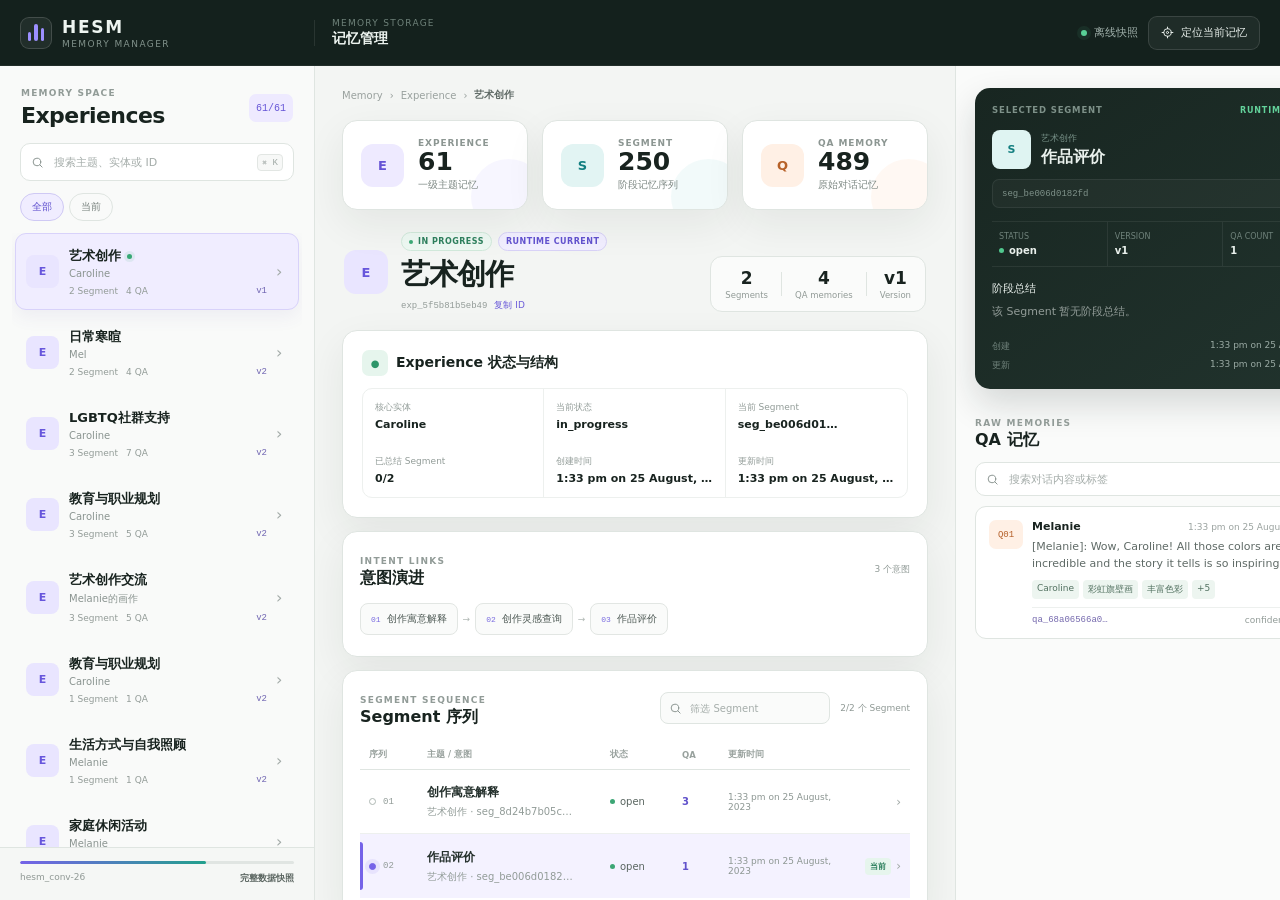
==== frontend/index.html @ 7623c283 "前端+完整实验数据" ====
<!doctype html>
<html lang="zh-CN">
  <head>
    <meta charset="UTF-8" />
    <meta name="viewport" content="width=device-width, initial-scale=1.0" />
    <meta name="description" content="HESM Experience、Segment 与 QA 记忆管理原型" />
    <title>HESM Memory Manager</title>
    <link rel="stylesheet" href="styles.css" />
  </head>
  <body>
    <div class="app">
      <header class="app-header">
        <a class="brand" href="#" aria-label="HESM Memory Manager">
          <span class="brand-mark" aria-hidden="true"><i></i><i></i><i></i></span>
          <span><strong>HESM</strong><small>MEMORY MANAGER</small></span>
        </a>

        <div class="header-title">
          <span class="header-divider"></span>
          <div><small>MEMORY STORAGE</small><strong>记忆管理</strong></div>
        </div>

        <div class="header-actions">
          <span class="snapshot-chip"><i></i>离线快照</span>
          <button id="runtime-jump" class="secondary-button" type="button">
            <svg viewBox="0 0 24 24" aria-hidden="true"><circle cx="12" cy="12" r="7"></circle><circle cx="12" cy="12" r="2"></circle><path d="M12 2v3M12 19v3M2 12h3M19 12h3"></path></svg>
            定位当前记忆
          </button>
        </div>
      </header>

      <div class="workspace">
        <aside class="experience-pane" aria-label="Experience 列表">
          <div class="pane-heading">
            <div><p>MEMORY SPACE</p><h1>Experiences</h1></div>
            <span id="experience-total" class="count-badge">0</span>
          </div>

          <label class="search-box" for="experience-search">
            <svg viewBox="0 0 24 24" aria-hidden="true"><circle cx="11" cy="11" r="7"></circle><path d="m16.5 16.5 4 4"></path></svg>
            <input id="experience-search" type="search" placeholder="搜索主题、实体或 ID" />
            <kbd>⌘ K</kbd>
          </label>

          <div class="filter-row" role="group" aria-label="Experience 筛选">
            <button class="filter-chip active" type="button" data-exp-filter="all">全部</button>
            <button class="filter-chip" type="button" data-exp-filter="current">当前</button>
            <!-- <button class="filter-chip" type="button" data-exp-filter="has-summary">有总结</button> -->
          </div>

          <div id="experience-list" class="experience-list" aria-live="polite"></div>

          <div class="pane-footer">
            <div class="storage-meter"><span style="width: 68%"></span></div>
            <div><span>hesm_conv-26</span><strong>完整数据快照</strong></div>
          </div>
        </aside>

        <main class="content-pane">
          <nav class="breadcrumb" aria-label="记忆层级">
            <span>Memory</span><i>›</i><span>Experience</span><i>›</i><strong id="breadcrumb-topic">—</strong>
          </nav>

          <section class="global-stats" aria-label="记忆总量统计">
            <article class="global-stat experience-stat">
              <span class="stat-glyph">E</span>
              <div><small>EXPERIENCE</small><strong id="global-experience-count">0</strong><p>一级主题记忆</p></div>
            </article>
            <article class="global-stat segment-stat">
              <span class="stat-glyph">S</span>
              <div><small>SEGMENT</small><strong id="global-segment-count">0</strong><p>阶段记忆序列</p></div>
            </article>
            <article class="global-stat qa-stat">
              <span class="stat-glyph">Q</span>
              <div><small>QA MEMORY</small><strong id="global-qa-count">0</strong><p>原始对话记忆</p></div>
            </article>
          </section>

          <section id="experience-header" class="experience-header"></section>

          <section class="state-card">
            <div class="card-heading"><div><span class="heading-icon green">●</span><h2>Experience 状态与结构</h2></div></div>
            <dl id="experience-state" class="state-grid"></dl>
          </section>

          <section class="intent-section">
            <div class="section-title-row">
              <div><span class="section-label">INTENT LINKS</span><h2>意图演进</h2></div>
              <span id="intent-count">0 个意图</span>
            </div>
            <div id="intent-list" class="intent-list"></div>
          </section>

          <section class="segment-section">
            <div class="section-title-row segment-title-row">
              <div><span class="section-label">SEGMENT SEQUENCE</span><h2>Segment 序列</h2></div>
              <div class="segment-controls">
                <label class="mini-search">
                  <svg viewBox="0 0 24 24" aria-hidden="true"><circle cx="11" cy="11" r="7"></circle><path d="m16.5 16.5 4 4"></path></svg>
                  <input id="segment-search" type="search" placeholder="筛选 Segment" />
                </label>
                <span id="segment-count">0 个 Segment</span>
              </div>
            </div>
            <div class="segment-table-head" aria-hidden="true">
              <span>序列</span><span>主题 / 意图</span><span>状态</span><span>QA</span><span>更新时间</span><span></span>
            </div>
            <div id="segment-list" class="segment-list" aria-live="polite"></div>
          </section>
        </main>

        <aside class="detail-pane" aria-label="Segment 和 QA 详情">
          <div id="segment-detail" class="segment-detail"></div>

          <section class="qa-section">
            <div class="qa-section-head">
              <div><span class="section-label">RAW MEMORIES</span><h2>QA 记忆</h2></div>
              <span id="qa-count" class="count-badge small">0</span>
            </div>
            <label class="search-box compact" for="qa-search">
              <svg viewBox="0 0 24 24" aria-hidden="true"><circle cx="11" cy="11" r="7"></circle><path d="m16.5 16.5 4 4"></path></svg>
              <input id="qa-search" type="search" placeholder="搜索对话内容或标签" />
            </label>
            <div id="qa-list" class="qa-list" aria-live="polite"></div>
          </section>
        </aside>
      </div>
    </div>

    <dialog id="qa-dialog" class="qa-dialog">
      <div class="dialog-header">
        <div><span class="section-label">QA MEMORY DETAIL</span><h2>记忆详情</h2></div>
        <button id="dialog-close" class="close-button" type="button" aria-label="关闭">×</button>
      </div>
      <div id="qa-dialog-content" class="dialog-content"></div>
    </dialog>

    <div id="toast" class="toast" role="status" aria-live="polite"></div>

    <script src="memory-data.js"></script>
    <script src="app.js"></script>
  </body>
</html>
---- frontend/styles.css ----
:root {
  --ink: #18231f;
  --muted: #77827d;
  --line: #dfe5e1;
  --line-soft: #edf0ee;
  --surface: #ffffff;
  --canvas: #f3f5f3;
  --dark: #14211d;
  --violet: #7563e8;
  --violet-soft: #eeeaff;
  --teal: #168c8c;
  --teal-soft: #e2f4f3;
  --green: #2e9267;
  --green-soft: #e6f5ed;
  --orange: #ce7334;
  --orange-soft: #fff0e5;
  --shadow: 0 14px 40px rgba(24, 41, 34, 0.07);
}

* { box-sizing: border-box; }
html, body { margin: 0; min-width: 320px; min-height: 100%; }
body {
  color: var(--ink);
  background: var(--canvas);
  font-family: Inter, "PingFang SC", "Microsoft YaHei", system-ui, sans-serif;
  -webkit-font-smoothing: antialiased;
}
button, input { font: inherit; }
button { cursor: pointer; }
code, kbd { font-family: "SFMono-Regular", Consolas, monospace; }
h1, h2, h3, p { margin-top: 0; }
svg { fill: none; stroke: currentColor; stroke-linecap: round; stroke-linejoin: round; stroke-width: 1.8; }

.app { min-height: 100vh; }
.app-header {
  position: relative;
  z-index: 5;
  display: flex;
  align-items: center;
  height: 66px;
  padding: 0 20px;
  color: #edf4f0;
  border-bottom: 1px solid rgba(255,255,255,.06);
  background: var(--dark);
}
.brand { display: flex; align-items: center; gap: 10px; width: 294px; color: inherit; text-decoration: none; }
.brand-mark { display: flex; align-items: end; justify-content: center; gap: 3px; width: 32px; height: 32px; padding: 7px; border: 1px solid rgba(255,255,255,.15); border-radius: 9px; background: rgba(255,255,255,.06); }
.brand-mark i { display: block; width: 4px; border-radius: 3px; background: #9c8fff; }
.brand-mark i:nth-child(1) { height: 9px; }
.brand-mark i:nth-child(2) { height: 17px; }
.brand-mark i:nth-child(3) { height: 13px; }
.brand strong, .brand small, .header-title strong, .header-title small { display: block; }
.brand strong { font-size: 15px; letter-spacing: .1em; }
.brand small { margin-top: 2px; color: #80918a; font-size: 7px; letter-spacing: .16em; }
.header-title { display: flex; align-items: center; gap: 17px; }
.header-divider { width: 1px; height: 26px; background: rgba(255,255,255,.09); }
.header-title small { margin-bottom: 2px; color: #6e8179; font-size: 7px; letter-spacing: .14em; }
.header-title strong { font-size: 12px; }
.header-actions { display: flex; align-items: center; gap: 10px; margin-left: auto; }
.snapshot-chip { display: inline-flex; align-items: center; gap: 7px; color: #9fafaa; font-size: 9px; }
.snapshot-chip i { width: 6px; height: 6px; border-radius: 50%; background: #58d096; box-shadow: 0 0 0 4px rgba(88,208,150,.08); }
.secondary-button { display: inline-flex; align-items: center; gap: 7px; height: 34px; padding: 0 12px; color: #e7eeea; border: 1px solid rgba(255,255,255,.12); border-radius: 9px; background: rgba(255,255,255,.05); font-size: 9px; }
.secondary-button:hover { background: rgba(255,255,255,.1); }
.secondary-button svg { width: 13px; height: 13px; }

.workspace { display: grid; grid-template-columns: 315px minmax(640px, 1fr) 420px; height: calc(100vh - 66px); }
.experience-pane, .content-pane, .detail-pane { min-height: 0; overflow: auto; }
.experience-pane { display: flex; flex-direction: column; padding: 22px 12px 0; border-right: 1px solid var(--line); background: #f9faf9; }
.pane-heading { display: flex; align-items: center; justify-content: space-between; padding: 0 9px 15px; }
.pane-heading p, .section-label { margin-bottom: 5px; color: #919b97; font-size: 7px; font-weight: 800; letter-spacing: .14em; }
.pane-heading h1 { margin-bottom: 0; font-size: 19px; letter-spacing: -.025em; }
.count-badge { display: grid; place-items: center; min-width: 31px; height: 24px; padding: 0 7px; color: #6656d7; border-radius: 7px; background: var(--violet-soft); font: 8px Consolas, monospace; }
.count-badge.small { min-width: 27px; height: 22px; }
.search-box { display: flex; align-items: center; gap: 8px; height: 38px; margin: 0 8px 12px; padding: 0 10px; border: 1px solid var(--line); border-radius: 10px; background: #fff; }
.search-box:focus-within { border-color: #aaa0ef; box-shadow: 0 0 0 3px rgba(117,99,232,.07); }
.search-box svg, .mini-search svg { flex: 0 0 auto; width: 13px; height: 13px; color: #89948f; }
.search-box input, .mini-search input { min-width: 0; flex: 1; border: 0; outline: 0; background: transparent; font-size: 9px; }
.search-box input::placeholder, .mini-search input::placeholder { color: #a5adaa; }
.search-box kbd { padding: 2px 4px; color: #a0a9a5; border: 1px solid #e2e6e3; border-radius: 4px; background: #f7f8f7; font-size: 7px; }
.filter-row { display: flex; gap: 5px; padding: 0 8px 12px; }
.filter-chip { padding: 5px 9px; color: #77817d; border: 1px solid var(--line); border-radius: 999px; background: transparent; font-size: 8px; }
.filter-chip.active { color: #5e4fce; border-color: #cfc9f4; background: #f0edff; }
.experience-list { flex: 1; min-height: 0; overflow: auto; padding: 0 3px 15px; }
.experience-item { display: grid; grid-template-columns: 30px 1fr 12px; align-items: center; gap: 9px; width: 100%; margin-bottom: 4px; padding: 11px 8px; color: var(--ink); text-align: left; border: 1px solid transparent; border-radius: 11px; background: transparent; transition: .15s ease; }
.experience-item:hover { background: #fff; }
.experience-item.active { border-color: #d8d2fa; background: #f0edff; box-shadow: 0 7px 18px rgba(78,65,160,.07); }
.experience-glyph, .large-glyph, .segment-glyph, .qa-dialog-glyph { display: grid; place-items: center; color: #6756dc; border-radius: 8px; background: #e9e5ff; font-size: 9px; font-weight: 800; }
.experience-glyph { width: 29px; height: 29px; }
.experience-item-body, .experience-item-title { display: block; min-width: 0; }
.experience-item-title { display: flex; align-items: center; gap: 6px; }
.experience-item-title strong { overflow: hidden; font-size: 10px; white-space: nowrap; text-overflow: ellipsis; }
.current-dot { width: 5px; height: 5px; border-radius: 50%; background: #36a875; box-shadow: 0 0 0 3px rgba(54,168,117,.1); }
.experience-item-body > small { display: block; margin: 3px 0 7px; color: #8a9490; font-size: 8px; }
.experience-item-meta { display: flex; gap: 8px; color: #939c98; font-size: 7px; }
.experience-item-meta code { margin-left: auto; color: #7065b2; }
.item-arrow { color: #a2aaa7; }
.pane-footer { margin: auto -12px 0; padding: 13px 20px 15px; border-top: 1px solid var(--line); background: #f5f7f5; }
.storage-meter { height: 3px; margin-bottom: 8px; overflow: hidden; border-radius: 3px; background: #e0e5e2; }
.storage-meter span { display: block; height: 100%; border-radius: 3px; background: linear-gradient(90deg, #7563e8, #22a08d); }
.pane-footer div:last-child { display: flex; justify-content: space-between; color: #909995; font-size: 7px; }
.pane-footer strong { color: #59645f; }

.content-pane { padding: 22px 27px 56px; background: var(--canvas); }
.breadcrumb { display: flex; align-items: center; gap: 7px; margin-bottom: 18px; color: #99a19e; font-size: 8px; }
.breadcrumb strong { color: #5e6965; }
.breadcrumb i { font-style: normal; }
.experience-header { display: flex; align-items: flex-end; justify-content: space-between; gap: 20px; padding: 0 2px 20px; }
.experience-title-block { display: flex; align-items: center; gap: 13px; min-width: 0; }
.large-glyph { flex: 0 0 auto; width: 44px; height: 44px; border-radius: 12px; font-size: 13px; }
.title-badges { display: flex; align-items: center; gap: 6px; margin-bottom: 4px; }
.status-badge, .runtime-badge { display: inline-flex; align-items: center; gap: 5px; padding: 4px 7px; border-radius: 999px; font-size: 6.5px; font-weight: 800; letter-spacing: .06em; text-transform: uppercase; }
.status-badge { color: #2e815e; border: 1px solid #d1e9db; background: #edf8f2; }
.status-badge i { width: 4px; height: 4px; border-radius: 50%; background: #3caa77; }
.runtime-badge { color: #6252cf; border: 1px solid #d8d2f7; background: #f1eeff; }
.experience-title-block h1 { margin-bottom: 4px; font-size: 25px; letter-spacing: -.035em; }
.id-line { display: flex; align-items: center; gap: 7px; color: #939c98; }
.id-line code { font-size: 7.5px; }
.id-line button, .detail-id button { padding: 0; color: #6959d9; border: 0; background: transparent; font-size: 7px; }
.experience-kpis { display: flex; align-items: center; gap: 13px; padding: 11px 14px; border: 1px solid var(--line); border-radius: 12px; background: rgba(255,255,255,.65); }
.experience-kpis div { text-align: center; }
.experience-kpis strong, .experience-kpis span { display: block; }
.experience-kpis strong { font-size: 14px; }
.experience-kpis span { margin-top: 2px; color: #929b97; font-size: 6.5px; }
.experience-kpis > i { width: 1px; height: 24px; background: var(--line); }

.overview-grid { display: grid; grid-template-columns: 1.45fr .85fr; gap: 13px; }
.summary-card, .state-card, .intent-section, .segment-section { border: 1px solid var(--line); border-radius: 15px; background: var(--surface); box-shadow: var(--shadow); }
.summary-card, .state-card { min-width: 0; padding: 17px; }
.card-heading, .card-heading > div { display: flex; align-items: center; justify-content: space-between; gap: 8px; }
.card-heading h2 { margin-bottom: 0; font-size: 11px; }
.heading-icon { display: grid; place-items: center; width: 22px; height: 22px; border-radius: 7px; font-size: 8px; }
.heading-icon.violet { color: #6856db; background: var(--violet-soft); }
.heading-icon.green { color: #2d9569; background: var(--green-soft); }
.text-button { padding: 0; color: #6757d7; border: 0; background: transparent; font-size: 8px; }
.summary-content { position: relative; max-height: none; margin-top: 13px; overflow: hidden; color: #59645f; font-size: 9px; line-height: 1.65; }
.summary-content.collapsed { max-height: 112px; }
.summary-content.collapsed::after { content: ""; position: absolute; right: 0; bottom: 0; left: 0; height: 38px; background: linear-gradient(transparent, #fff); }
.summary-content p { margin-bottom: 9px; }
.summary-content p:last-child { margin-bottom: 0; }
.state-grid { display: grid; grid-template-columns: 1fr 1fr; gap: 0; margin: 12px 0 0; border: 1px solid var(--line-soft); border-radius: 10px; }
.state-grid div { min-width: 0; padding: 9px 10px; border-right: 1px solid var(--line-soft); border-bottom: 1px solid var(--line-soft); }
.state-grid div:nth-child(2n) { border-right: 0; }
.state-grid div:nth-last-child(-n+2) { border-bottom: 0; }
.state-grid dt { margin-bottom: 3px; color: #929c98; font-size: 6.5px; }
.state-grid dd { margin: 0; overflow: hidden; font-size: 8px; font-weight: 700; white-space: nowrap; text-overflow: ellipsis; }

.intent-section, .segment-section { margin-top: 13px; padding: 17px; }
.section-title-row { display: flex; align-items: center; justify-content: space-between; gap: 15px; }
.section-title-row h2 { margin-bottom: 0; font-size: 13px; }
.section-title-row > span, .segment-controls > span { color: #8f9995; font-size: 7px; }
.intent-list { display: flex; align-items: center; gap: 5px; margin-top: 12px; padding: 2px 0 4px; overflow-x: auto; }
.intent-chip { display: inline-flex; align-items: center; flex: 0 0 auto; gap: 6px; padding: 7px 9px; color: #4e5a55; border: 1px solid #e2e6e3; border-radius: 8px; background: #fafbfa; font-size: 8px; }
.intent-chip b { color: #796be0; font: 6.5px Consolas, monospace; }
.intent-link { color: #b0b8b4; font-size: 9px; }
.segment-title-row { margin-bottom: 13px; }
.segment-controls { display: flex; align-items: center; gap: 10px; }
.mini-search { display: flex; align-items: center; gap: 6px; width: 140px; height: 28px; padding: 0 8px; border: 1px solid var(--line); border-radius: 8px; background: #fafbfa; }
.mini-search input { font-size: 8px; }
.segment-table-head, .segment-row { display: grid; grid-template-columns: 50px minmax(160px,1.4fr) 64px 38px 115px 50px; align-items: center; gap: 8px; }
.segment-table-head { padding: 8px 9px; color: #98a19d; border-bottom: 1px solid var(--line); font-size: 6.5px; font-weight: 700; text-transform: uppercase; }
.segment-row { width: 100%; min-height: 58px; padding: 8px 9px; color: #58645f; text-align: left; border: 0; border-bottom: 1px solid var(--line-soft); background: transparent; font-size: 8px; }
.segment-row:last-child { border-bottom: 0; }
.segment-row:hover { background: #fafbfa; }
.segment-row.active { position: relative; background: #f4f2ff; }
.segment-row.active::before { content: ""; position: absolute; top: 8px; bottom: 8px; left: 0; width: 3px; border-radius: 0 3px 3px 0; background: var(--violet); }
.segment-sequence { display: flex; align-items: center; gap: 7px; color: #929c98; font: 7px Consolas, monospace; }
.segment-sequence i { width: 7px; height: 7px; border: 1px solid #aeb8b3; border-radius: 50%; background: #fff; }
.segment-row.active .segment-sequence i { border-color: var(--violet); background: var(--violet); box-shadow: 0 0 0 4px rgba(117,99,232,.1); }
.segment-main { min-width: 0; }
.segment-main strong, .segment-main small { display: block; overflow: hidden; white-space: nowrap; text-overflow: ellipsis; }
.segment-main strong { margin-bottom: 4px; color: #25312d; font-size: 9px; }
.segment-main small { color: #929c98; font-size: 7px; }
.segment-row > span:nth-child(3) { display: flex; align-items: center; gap: 5px; }
.open-status { width: 5px; height: 5px; border-radius: 50%; background: #3ca675; }
.qa-number { color: #6152cb; font-weight: 800; }
.segment-time { color: #8c9692; font-size: 6.5px; }
.row-end { display: flex; align-items: center; justify-content: flex-end; gap: 5px; }
.row-end > i { color: #9fa7a4; font-style: normal; font-size: 12px; }
.current-tag { padding: 3px 5px; color: #2e815e; border-radius: 4px; background: #e6f5ed; font-size: 6px; }

.detail-pane { padding: 22px 19px 35px; border-left: 1px solid var(--line); background: #fafbfa; }
.segment-detail { padding: 17px; color: #e9f0ec; border-radius: 15px; background: linear-gradient(145deg, #182621, #21332d); box-shadow: 0 15px 35px rgba(19,34,28,.16); }
.detail-kicker { display: flex; align-items: center; justify-content: space-between; color: #7e9189; font-size: 6.5px; font-weight: 800; letter-spacing: .1em; }
.detail-kicker b { color: #63d29b; font-size: 6px; }
.detail-title { display: flex; align-items: center; gap: 10px; margin: 15px 0 10px; }
.segment-glyph { width: 34px; height: 34px; color: #147f80; background: #dff4f2; }
.detail-title small { display: block; margin-bottom: 2px; color: #779087; font-size: 7px; }
.detail-title h2 { margin-bottom: 0; font-size: 13px; }
.detail-id { display: flex; align-items: center; justify-content: space-between; padding: 7px 9px; border: 1px solid rgba(255,255,255,.07); border-radius: 7px; background: rgba(255,255,255,.03); }
.detail-id code { color: #7e9189; font-size: 7px; }
.detail-id button { color: #a89cff; }
.detail-meta { display: grid; grid-template-columns: repeat(3, 1fr); margin-top: 13px; border-top: 1px solid rgba(255,255,255,.07); border-bottom: 1px solid rgba(255,255,255,.07); }
.detail-meta > span { padding: 10px 7px; border-right: 1px solid rgba(255,255,255,.07); }
.detail-meta > span:last-child { border-right: 0; }
.detail-meta small, .detail-meta strong { display: block; }
.detail-meta small { margin-bottom: 4px; color: #6f827b; font-size: 6px; }
.detail-meta strong { display: flex; align-items: center; gap: 5px; font-size: 8px; }
.detail-meta strong i { width: 5px; height: 5px; border-radius: 50%; background: #51c88e; }
.segment-summary { margin-top: 14px; }
.subheading { display: flex; justify-content: space-between; margin-bottom: 7px; font-size: 8px; }
.subheading small { color: #75877f; font-size: 6.5px; }
.segment-summary > p { max-height: 132px; margin-bottom: 0; overflow: auto; color: #aab7b2; font-size: 8px; line-height: 1.65; }
.detail-dates { margin: 13px 0 0; }
.detail-dates div { display: flex; justify-content: space-between; padding-top: 6px; color: #70827b; font-size: 6.5px; }
.detail-dates dd { margin: 0; color: #9baba5; }
.qa-section { margin-top: 22px; }
.qa-section-head { display: flex; align-items: center; justify-content: space-between; margin-bottom: 11px; }
.qa-section-head h2 { margin-bottom: 0; font-size: 13px; }
.search-box.compact { height: 34px; margin: 0 0 10px; background: #fff; }
.qa-list { display: grid; gap: 7px; }
.qa-card { display: grid; grid-template-columns: 29px 1fr 14px; gap: 9px; width: 100%; padding: 11px; color: var(--ink); text-align: left; border: 1px solid var(--line); border-radius: 11px; background: #fff; transition: .15s ease; }
.qa-card:hover { border-color: #cfc9f1; box-shadow: 0 8px 22px rgba(44,55,50,.06); transform: translateY(-1px); }
.qa-index { display: grid; place-items: center; align-self: start; height: 25px; color: #b45f28; border-radius: 7px; background: var(--orange-soft); font: 7px Consolas, monospace; }
.qa-card-content { min-width: 0; }
.qa-card-head { display: flex; align-items: center; justify-content: space-between; gap: 8px; }
.qa-card-head strong { font-size: 8px; }
.qa-card-head time { color: #9aa29f; font-size: 6px; }
.qa-excerpt { display: -webkit-box; margin: 6px 0 8px; overflow: hidden; color: #5f6a66; font-size: 8px; line-height: 1.5; -webkit-box-orient: vertical; -webkit-line-clamp: 2; }
.qa-tags { display: flex; flex-wrap: wrap; gap: 4px; }
.qa-tags i { padding: 3px 5px; color: #527160; border-radius: 4px; background: #edf5f0; font-size: 6px; font-style: normal; }
.qa-card-foot { display: flex; justify-content: space-between; margin-top: 8px; padding-top: 7px; color: #919b97; border-top: 1px solid var(--line-soft); font-size: 6px; }
.qa-card-foot code { color: #7468ad; }
.qa-open { color: #9da6a2; font-size: 10px; }

.empty-state { padding: 28px 12px; color: #939c98; text-align: center; border: 1px dashed #d7ddda; border-radius: 11px; }
.empty-state > span { font-size: 17px; }
.empty-state strong { display: block; margin: 5px 0 3px; color: #65706b; font-size: 9px; }
.empty-state p { margin-bottom: 0; font-size: 7px; }
.muted-copy { color: #929c98 !important; }

.qa-dialog { width: min(680px, calc(100vw - 32px)); max-height: calc(100vh - 42px); padding: 0; color: var(--ink); border: 0; border-radius: 17px; box-shadow: 0 25px 80px rgba(10,22,17,.28); }
.qa-dialog::backdrop { background: rgba(13,24,20,.52); backdrop-filter: blur(3px); }
.dialog-header { position: sticky; top: 0; z-index: 1; display: flex; align-items: center; justify-content: space-between; padding: 18px 21px 14px; border-bottom: 1px solid var(--line); background: #fff; }
.dialog-header h2 { margin-bottom: 0; font-size: 17px; }
.close-button { display: grid; place-items: center; width: 30px; height: 30px; color: #68736e; border: 1px solid var(--line); border-radius: 8px; background: #f8f9f8; font-size: 18px; }
.dialog-content { padding: 20px 21px 25px; }
.dialog-identity { display: grid; grid-template-columns: 38px 1fr 60px; align-items: center; gap: 11px; }
.qa-dialog-glyph { width: 38px; height: 38px; color: #b35f27; background: var(--orange-soft); }
.dialog-identity code, .dialog-identity strong, .dialog-identity small { display: block; }
.dialog-identity code { margin-bottom: 3px; color: #7b6eb5; font-size: 7px; }
.dialog-identity strong { font-size: 10px; }
.dialog-identity small { margin-top: 3px; color: #959e9a; font-size: 7px; }
.confidence-ring { --confidence: 0deg; display: grid; place-items: center; width: 56px; height: 56px; border-radius: 50%; background: radial-gradient(circle at center, #fff 58%, transparent 60%), conic-gradient(#3aa876 var(--confidence), #e6ebe8 0); }
.confidence-ring b, .confidence-ring small { display: block; grid-area: 1/1; }
.confidence-ring b { margin-top: -7px; font-size: 10px; }
.confidence-ring small { margin-top: 13px; color: #939c98; font-size: 5px; }
.dialog-meta { display: grid; grid-template-columns: repeat(4, 1fr); margin: 17px 0; border: 1px solid var(--line); border-radius: 10px; }
.dialog-meta div { min-width: 0; padding: 10px; border-right: 1px solid var(--line); }
.dialog-meta div:last-child { border-right: 0; }
.dialog-meta dt { margin-bottom: 3px; color: #939c98; font-size: 6px; }
.dialog-meta dd { margin: 0; overflow: hidden; font-size: 8px; font-weight: 700; white-space: nowrap; text-overflow: ellipsis; }
.dialog-section { margin-top: 16px; }
.dialog-section h3 { margin-bottom: 7px; color: #68736e; font-size: 8px; text-transform: uppercase; letter-spacing: .06em; }
.conversation { padding: 12px 14px; border-radius: 10px; font-size: 9px; line-height: 1.65; }
.user-message { border: 1px solid #e0dcf8; background: #f7f5ff; }
.assistant-message { border: 1px solid var(--line); background: #f7f9f7; }
.dialog-tags { display: flex; flex-wrap: wrap; gap: 5px; }
.dialog-tags span { padding: 5px 7px; color: #426d57; border-radius: 6px; background: var(--green-soft); font-size: 7px; }
.reasoning-copy { margin-bottom: 0; padding: 11px 13px; color: #56615c; border-left: 3px solid #8c7deb; border-radius: 0 8px 8px 0; background: #f7f6fc; font-size: 8px; line-height: 1.65; }
.tool-details { margin-top: 16px; padding: 10px 12px; border: 1px solid var(--line); border-radius: 9px; font-size: 8px; }
.tool-details summary { cursor: pointer; color: #66716c; font-weight: 700; }
.tool-details pre { max-height: 180px; overflow: auto; color: #53605a; font-size: 7px; white-space: pre-wrap; }
.toast { position: fixed; bottom: 20px; left: 50%; z-index: 20; padding: 9px 13px; color: #fff; border-radius: 8px; background: #17231f; box-shadow: 0 12px 34px rgba(0,0,0,.22); font-size: 8px; opacity: 0; pointer-events: none; transform: translate(-50%, 10px); transition: .18s ease; }
.toast.show { opacity: 1; transform: translate(-50%, 0); }

/* Readability pass: management data should remain comfortable at normal zoom. */
.brand strong { font-size: 17px; }
.brand small { font-size: 9px; }
.header-title small { font-size: 9px; }
.header-title strong { font-size: 14px; }
.snapshot-chip, .secondary-button { font-size: 11px; }
.pane-heading p, .section-label { font-size: 9px; }
.pane-heading h1 { font-size: 22px; }
.count-badge { min-width: 38px; height: 28px; font-size: 10px; }
.search-box input { font-size: 11px; }
.search-box kbd { font-size: 9px; }
.filter-chip { padding: 6px 11px; font-size: 10px; }
.experience-item { grid-template-columns: 34px 1fr 12px; padding: 13px 10px; }
.experience-glyph { width: 33px; height: 33px; font-size: 11px; }
.experience-item-title strong { font-size: 13px; }
.experience-item-body > small { font-size: 10px; }
.experience-item-meta { font-size: 9px; }
.pane-footer div:last-child { font-size: 9px; }
.breadcrumb { font-size: 10px; }

.global-stats {
  display: grid;
  grid-template-columns: repeat(3, 1fr);
  gap: 14px;
  margin-bottom: 22px;
}
.global-stat {
  position: relative;
  display: flex;
  align-items: center;
  gap: 14px;
  min-width: 0;
  padding: 17px 18px;
  overflow: hidden;
  border: 1px solid var(--line);
  border-radius: 15px;
  background: #fff;
  box-shadow: var(--shadow);
}
.global-stat::after {
  content: "";
  position: absolute;
  right: -19px;
  bottom: -25px;
  width: 75px;
  height: 75px;
  border-radius: 50%;
  opacity: .45;
}
.global-stat .stat-glyph {
  position: relative;
  z-index: 1;
  display: grid;
  place-items: center;
  flex: 0 0 auto;
  width: 43px;
  height: 43px;
  border-radius: 12px;
  font-size: 13px;
  font-weight: 800;
}
.global-stat div { position: relative; z-index: 1; min-width: 0; }
.global-stat small, .global-stat strong, .global-stat p { display: block; }
.global-stat small { margin-bottom: 1px; color: #8c9692; font-size: 9px; font-weight: 800; letter-spacing: .1em; }
.global-stat strong { font-size: 25px; line-height: 1.05; }
.global-stat p { margin: 3px 0 0; color: #7d8883; font-size: 10px; }
.experience-stat .stat-glyph { color: #6553d5; background: var(--violet-soft); }
.experience-stat::after { background: var(--violet-soft); }
.segment-stat .stat-glyph { color: #137f81; background: var(--teal-soft); }
.segment-stat::after { background: var(--teal-soft); }
.qa-stat .stat-glyph { color: #b76128; background: var(--orange-soft); }
.qa-stat::after { background: var(--orange-soft); }

.experience-header { padding-bottom: 18px; }
.experience-title-block h1 { font-size: 29px; }
.status-badge, .runtime-badge { font-size: 8px; }
.id-line code, .id-line button, .detail-id button { font-size: 9px; }
.experience-kpis strong { font-size: 17px; }
.experience-kpis span { font-size: 8.5px; }
.state-card { padding: 19px; }
.card-heading h2 { font-size: 14px; }
.heading-icon { width: 26px; height: 26px; font-size: 10px; }
.state-grid { grid-template-columns: repeat(3, 1fr); }
.state-grid div { padding: 12px; border-bottom: 0; }
.state-grid div:nth-child(2n) { border-right: 1px solid var(--line-soft); }
.state-grid div:nth-child(3n) { border-right: 0; }
.state-grid div:last-child { border-right: 0; }
.state-grid dt { font-size: 9px; }
.state-grid dd { margin-top: 4px; font-size: 11px; }
.section-title-row h2 { font-size: 16px; }
.section-title-row > span, .segment-controls > span { font-size: 9px; }
.intent-chip { padding: 8px 10px; font-size: 10px; }
.intent-chip b { font-size: 8px; }
.mini-search { width: 170px; height: 32px; }
.mini-search input { font-size: 10px; }
.segment-table-head { font-size: 8.5px; }
.segment-row { min-height: 64px; font-size: 10px; }
.segment-main strong { font-size: 12px; }
.segment-main small { font-size: 10px; }
.segment-sequence { font-size: 9px; }
.segment-time { font-size: 9px; }
.current-tag { font-size: 8px; }

.detail-kicker { font-size: 8.5px; }
.detail-kicker b { font-size: 8px; }
.segment-glyph { width: 39px; height: 39px; font-size: 11px; }
.detail-title small { font-size: 9px; }
.detail-title h2 { font-size: 16px; }
.detail-id code { font-size: 9px; }
.detail-meta small { font-size: 8px; }
.detail-meta strong { font-size: 10px; }
.subheading { font-size: 11px; }
.subheading small { font-size: 8px; }
.segment-summary > p { max-height: 170px; font-size: 11px; }
.detail-dates div { font-size: 9px; }
.qa-section-head h2 { font-size: 16px; }
.count-badge.small { font-size: 9px; }
.qa-card { grid-template-columns: 34px 1fr 16px; padding: 13px; }
.qa-index { height: 29px; font-size: 9px; }
.qa-card-head strong { font-size: 11px; }
.qa-card-head time { font-size: 9px; }
.qa-excerpt { font-size: 11px; }
.qa-tags i { font-size: 9px; }
.qa-card-foot { font-size: 9px; }
.qa-open { font-size: 12px; }
.empty-state strong { font-size: 11px; }
.empty-state p { font-size: 9px; }

.dialog-header h2 { font-size: 20px; }
.dialog-identity code { font-size: 9px; }
.dialog-identity strong { font-size: 12px; }
.dialog-identity small { font-size: 9px; }
.dialog-meta dt { font-size: 8px; }
.dialog-meta dd { font-size: 10px; }
.dialog-section h3 { font-size: 10px; }
.conversation, .reasoning-copy { font-size: 11px; }
.dialog-tags span, .tool-details { font-size: 9px; }

@media (max-width: 1180px) {
  .workspace { grid-template-columns: 260px minmax(560px,1fr); }
  .detail-pane { grid-column: 2; height: auto; min-height: 500px; overflow: visible; border-top: 1px solid var(--line); border-left: 0; }
  .segment-detail { display: inline-block; width: 42%; vertical-align: top; }
  .qa-section { display: inline-block; width: calc(58% - 18px); margin: 0 0 0 14px; vertical-align: top; }
}

@media (max-width: 820px) {
  .app-header { padding: 0 14px; }
  .brand { width: auto; }
  .header-title { display: none; }
  .header-actions { margin-left: auto; }
  .snapshot-chip { display: none; }
  .workspace { display: block; height: auto; }
  .experience-pane, .content-pane, .detail-pane { overflow: visible; }
  .experience-pane { padding-bottom: 14px; border-right: 0; }
  .experience-list { display: grid; grid-template-columns: repeat(2,1fr); max-height: 280px; }
  .pane-footer { display: none; }
  .content-pane { padding: 21px 16px 40px; }
  .detail-pane { padding: 22px 16px 35px; }
  .segment-detail, .qa-section { display: block; width: 100%; margin: 0 0 18px; }
}

@media (max-width: 590px) {
  .secondary-button { padding: 0 9px; }
  .experience-list { display: block; }
  .overview-grid { grid-template-columns: 1fr; }
  .global-stats { grid-template-columns: 1fr; }
  .experience-header { align-items: flex-start; flex-direction: column; }
  .experience-kpis { width: 100%; justify-content: space-around; }
  .segment-title-row { align-items: flex-start; flex-direction: column; }
  .segment-controls, .mini-search { width: 100%; }
  .segment-table-head { display: none; }
  .segment-row { grid-template-columns: 35px 1fr 45px; padding: 10px 5px; }
  .segment-row > span:nth-child(3), .segment-row > span:nth-child(4), .segment-row > span:nth-child(5) { display: none; }
  .dialog-meta { grid-template-columns: 1fr 1fr; }
  .dialog-meta div:nth-child(2) { border-right: 0; }
  .dialog-meta div:nth-child(-n+2) { border-bottom: 1px solid var(--line); }
}

@media (prefers-reduced-motion: reduce) {
  *, *::before, *::after { scroll-behavior: auto !important; transition-duration: .01ms !important; }
}
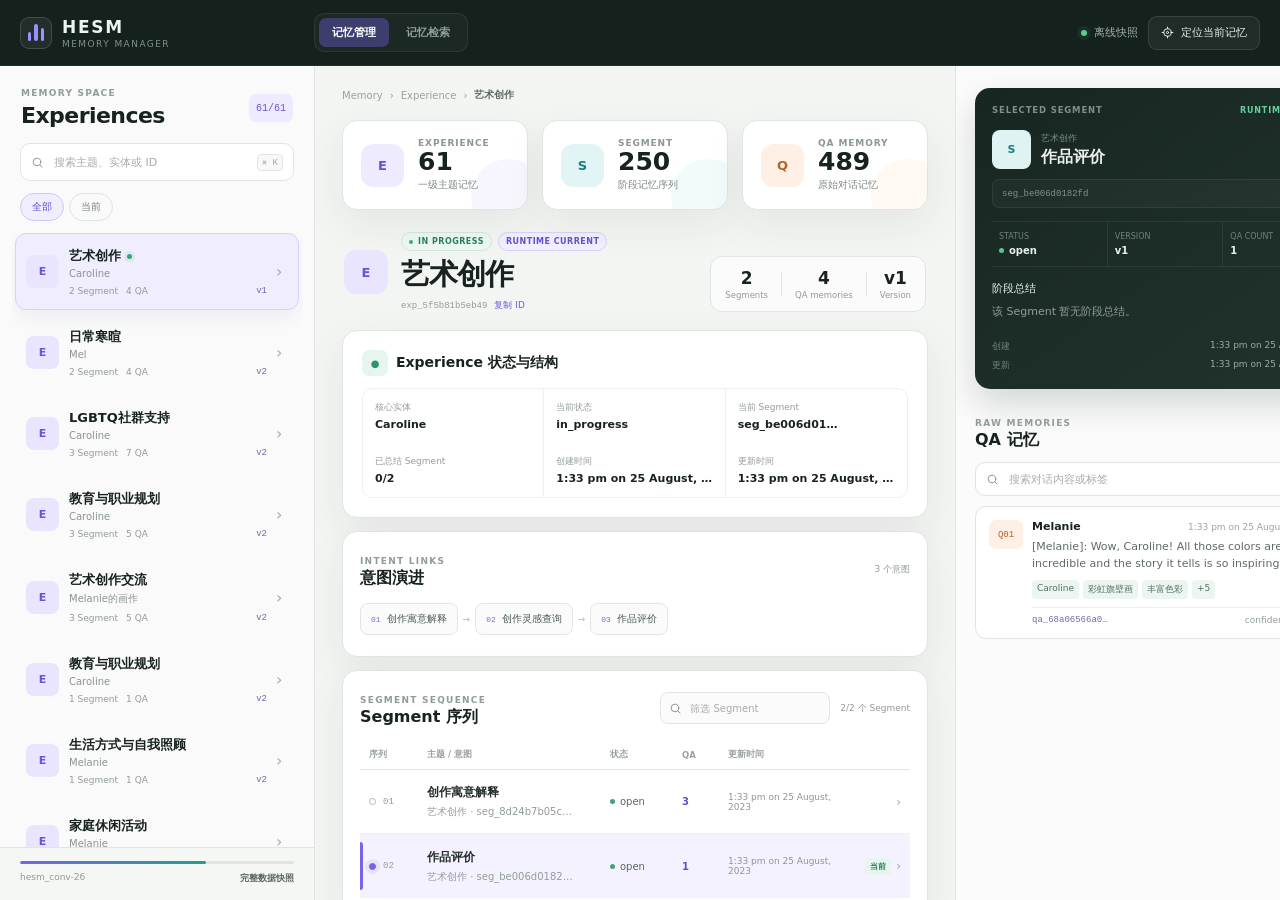
==== commit c1d7c027: "调整项目结构" ====
--- a/frontend/index.html
+++ b/frontend/index.html
@@ -15,10 +15,10 @@
           <span><strong>HESM</strong><small>MEMORY MANAGER</small></span>
         </a>
 
-        <div class="header-title">
-          <span class="header-divider"></span>
-          <div><small>MEMORY STORAGE</small><strong>记忆管理</strong></div>
-        </div>
+        <nav class="mode-nav" aria-label="功能导航">
+          <a class="active" href="index.html">记忆管理</a>
+          <a href="retrieval.html">记忆检索</a>
+        </nav>
 
         <div class="header-actions">
           <span class="snapshot-chip"><i></i>离线快照</span>
--- a/frontend/styles.css
+++ b/frontend/styles.css
@@ -268,6 +268,25 @@
 .brand small { font-size: 9px; }
 .header-title small { font-size: 9px; }
 .header-title strong { font-size: 14px; }
+.mode-nav {
+  display: flex;
+  align-items: center;
+  gap: 4px;
+  padding: 4px;
+  border: 1px solid rgba(255,255,255,.08);
+  border-radius: 10px;
+  background: rgba(255,255,255,.035);
+}
+.mode-nav a {
+  padding: 7px 13px;
+  color: #8ea099;
+  border-radius: 7px;
+  font-size: 11px;
+  font-weight: 700;
+  text-decoration: none;
+}
+.mode-nav a:hover { color: #eaf2ee; }
+.mode-nav a.active { color: #fff; background: rgba(117,99,232,.38); }
 .snapshot-chip, .secondary-button { font-size: 11px; }
 .pane-heading p, .section-label { font-size: 9px; }
 .pane-heading h1 { font-size: 22px; }
@@ -412,6 +431,7 @@
   .app-header { padding: 0 14px; }
   .brand { width: auto; }
   .header-title { display: none; }
+  .mode-nav { margin-left: 18px; }
   .header-actions { margin-left: auto; }
   .snapshot-chip { display: none; }
   .workspace { display: block; height: auto; }
@@ -426,6 +446,9 @@
 
 @media (max-width: 590px) {
   .secondary-button { padding: 0 9px; }
+  .mode-nav { margin-left: auto; }
+  .mode-nav a { padding: 7px 9px; }
+  .header-actions { display: none; }
   .experience-list { display: block; }
   .overview-grid { grid-template-columns: 1fr; }
   .global-stats { grid-template-columns: 1fr; }
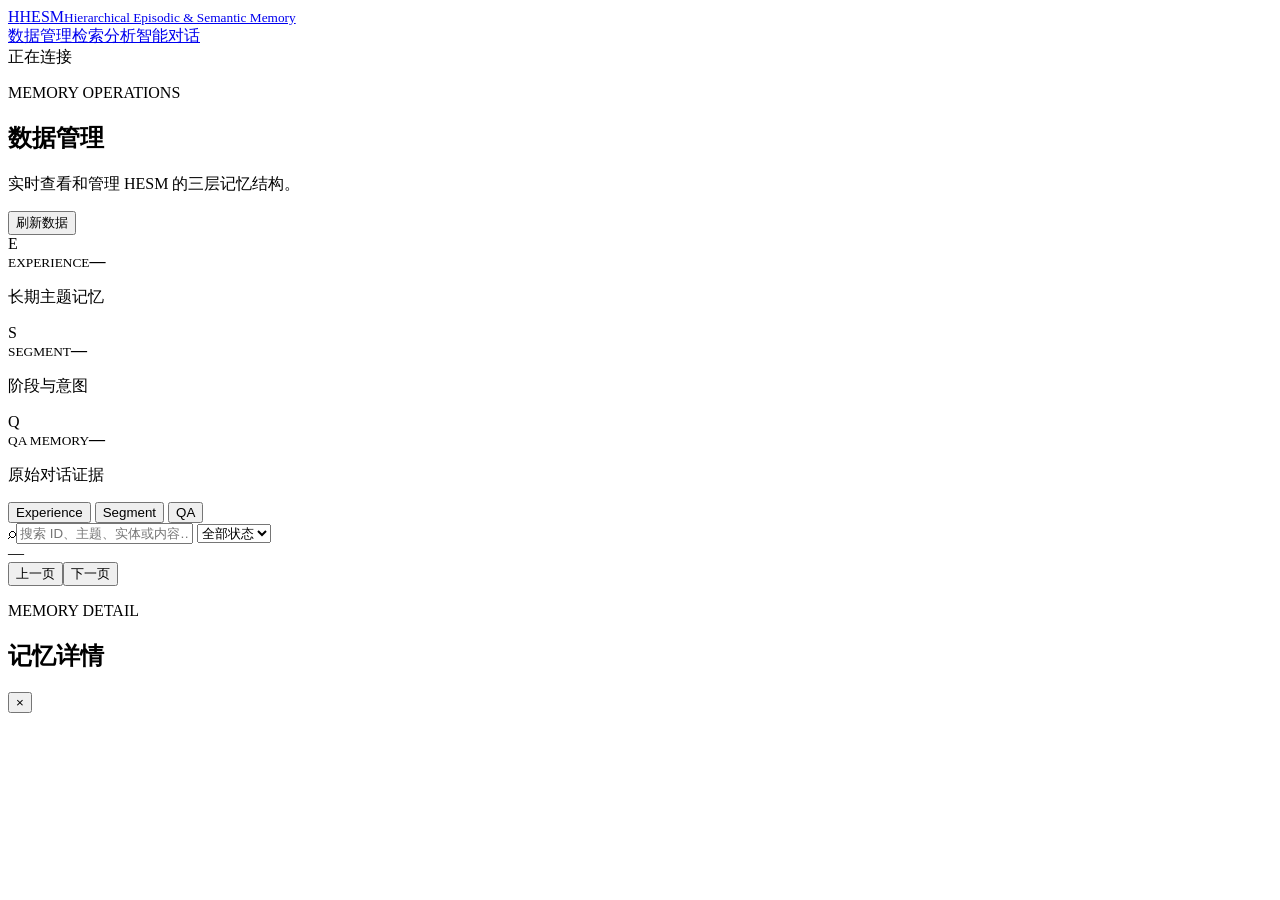
==== commit 309202b5: "add front" ====
--- a/frontend/index.html
+++ b/frontend/index.html
@@ -1,143 +1,57 @@
 <!doctype html>
 <html lang="zh-CN">
-  <head>
-    <meta charset="UTF-8" />
-    <meta name="viewport" content="width=device-width, initial-scale=1.0" />
-    <meta name="description" content="HESM Experience、Segment 与 QA 记忆管理原型" />
-    <title>HESM Memory Manager</title>
-    <link rel="stylesheet" href="styles.css" />
-  </head>
-  <body>
-    <div class="app">
-      <header class="app-header">
-        <a class="brand" href="#" aria-label="HESM Memory Manager">
-          <span class="brand-mark" aria-hidden="true"><i></i><i></i><i></i></span>
-          <span><strong>HESM</strong><small>MEMORY MANAGER</small></span>
-        </a>
+<head>
+  <meta charset="UTF-8">
+  <meta name="viewport" content="width=device-width, initial-scale=1">
+  <meta name="description" content="HESM Experience、Segment、QA 在线数据管理">
+  <title>HESM · 数据管理</title>
+  <link rel="stylesheet" href="/styles.css?v=5">
+</head>
+<body>
+  <header class="topbar">
+    <a class="brand" href="/index.html"><span class="brand-icon">H</span><span>HESM<small>Hierarchical Episodic & Semantic Memory</small></span></a>
+    <nav><a class="active" href="/index.html">数据管理</a><a href="/retrieval.html">检索分析</a><a href="/chat.html?v=6">智能对话</a></nav>
+    <div id="health" class="health"><i></i><span>正在连接</span></div>
+  </header>
 
-        <nav class="mode-nav" aria-label="功能导航">
-          <a class="active" href="index.html">记忆管理</a>
-          <a href="retrieval.html">记忆检索</a>
-        </nav>
+  <main class="page-shell">
+    <section class="page-intro">
+      <div><p class="eyebrow">MEMORY OPERATIONS</p><h1>数据管理</h1><p>实时查看和管理 HESM 的三层记忆结构。</p></div>
+      <button id="refresh" class="button secondary">刷新数据</button>
+    </section>
 
-        <div class="header-actions">
-          <span class="snapshot-chip"><i></i>离线快照</span>
-          <button id="runtime-jump" class="secondary-button" type="button">
-            <svg viewBox="0 0 24 24" aria-hidden="true"><circle cx="12" cy="12" r="7"></circle><circle cx="12" cy="12" r="2"></circle><path d="M12 2v3M12 19v3M2 12h3M19 12h3"></path></svg>
-            定位当前记忆
-          </button>
+    <section id="stats" class="stats">
+      <article><span class="level e">E</span><div><small>EXPERIENCE</small><strong>—</strong><p>长期主题记忆</p></div></article>
+      <article><span class="level s">S</span><div><small>SEGMENT</small><strong>—</strong><p>阶段与意图</p></div></article>
+      <article><span class="level q">Q</span><div><small>QA MEMORY</small><strong>—</strong><p>原始对话证据</p></div></article>
+    </section>
+
+    <section class="manager-card">
+      <div class="manager-toolbar">
+        <div id="level-tabs" class="tabs">
+          <button class="active" data-level="experience">Experience</button>
+          <button data-level="segment">Segment</button>
+          <button data-level="qa">QA</button>
         </div>
-      </header>
+        <label class="search"><span>⌕</span><input id="search" placeholder="搜索 ID、主题、实体或内容…"></label>
+        <select id="status"><option value="">全部状态</option></select>
+      </div>
 
-      <div class="workspace">
-        <aside class="experience-pane" aria-label="Experience 列表">
-          <div class="pane-heading">
-            <div><p>MEMORY SPACE</p><h1>Experiences</h1></div>
-            <span id="experience-total" class="count-badge">0</span>
-          </div>
+      <div id="context-bar" class="context-bar" hidden></div>
+      <div class="table-wrap">
+        <table><thead id="table-head"></thead><tbody id="table-body"></tbody></table>
+        <div id="empty" class="empty" hidden><span>◇</span><h3>暂无数据</h3><p>当前筛选条件下没有可显示的记忆。</p></div>
+      </div>
+      <footer class="pager"><span id="page-info">—</span><div><button id="prev">上一页</button><button id="next">下一页</button></div></footer>
+    </section>
+  </main>
 
-          <label class="search-box" for="experience-search">
-            <svg viewBox="0 0 24 24" aria-hidden="true"><circle cx="11" cy="11" r="7"></circle><path d="m16.5 16.5 4 4"></path></svg>
-            <input id="experience-search" type="search" placeholder="搜索主题、实体或 ID" />
-            <kbd>⌘ K</kbd>
-          </label>
-
-          <div class="filter-row" role="group" aria-label="Experience 筛选">
-            <button class="filter-chip active" type="button" data-exp-filter="all">全部</button>
-            <button class="filter-chip" type="button" data-exp-filter="current">当前</button>
-            <!-- <button class="filter-chip" type="button" data-exp-filter="has-summary">有总结</button> -->
-          </div>
-
-          <div id="experience-list" class="experience-list" aria-live="polite"></div>
-
-          <div class="pane-footer">
-            <div class="storage-meter"><span style="width: 68%"></span></div>
-            <div><span>hesm_conv-26</span><strong>完整数据快照</strong></div>
-          </div>
-        </aside>
-
-        <main class="content-pane">
-          <nav class="breadcrumb" aria-label="记忆层级">
-            <span>Memory</span><i>›</i><span>Experience</span><i>›</i><strong id="breadcrumb-topic">—</strong>
-          </nav>
-
-          <section class="global-stats" aria-label="记忆总量统计">
-            <article class="global-stat experience-stat">
-              <span class="stat-glyph">E</span>
-              <div><small>EXPERIENCE</small><strong id="global-experience-count">0</strong><p>一级主题记忆</p></div>
-            </article>
-            <article class="global-stat segment-stat">
-              <span class="stat-glyph">S</span>
-              <div><small>SEGMENT</small><strong id="global-segment-count">0</strong><p>阶段记忆序列</p></div>
-            </article>
-            <article class="global-stat qa-stat">
-              <span class="stat-glyph">Q</span>
-              <div><small>QA MEMORY</small><strong id="global-qa-count">0</strong><p>原始对话记忆</p></div>
-            </article>
-          </section>
-
-          <section id="experience-header" class="experience-header"></section>
-
-          <section class="state-card">
-            <div class="card-heading"><div><span class="heading-icon green">●</span><h2>Experience 状态与结构</h2></div></div>
-            <dl id="experience-state" class="state-grid"></dl>
-          </section>
-
-          <section class="intent-section">
-            <div class="section-title-row">
-              <div><span class="section-label">INTENT LINKS</span><h2>意图演进</h2></div>
-              <span id="intent-count">0 个意图</span>
-            </div>
-            <div id="intent-list" class="intent-list"></div>
-          </section>
-
-          <section class="segment-section">
-            <div class="section-title-row segment-title-row">
-              <div><span class="section-label">SEGMENT SEQUENCE</span><h2>Segment 序列</h2></div>
-              <div class="segment-controls">
-                <label class="mini-search">
-                  <svg viewBox="0 0 24 24" aria-hidden="true"><circle cx="11" cy="11" r="7"></circle><path d="m16.5 16.5 4 4"></path></svg>
-                  <input id="segment-search" type="search" placeholder="筛选 Segment" />
-                </label>
-                <span id="segment-count">0 个 Segment</span>
-              </div>
-            </div>
-            <div class="segment-table-head" aria-hidden="true">
-              <span>序列</span><span>主题 / 意图</span><span>状态</span><span>QA</span><span>更新时间</span><span></span>
-            </div>
-            <div id="segment-list" class="segment-list" aria-live="polite"></div>
-          </section>
-        </main>
-
-        <aside class="detail-pane" aria-label="Segment 和 QA 详情">
-          <div id="segment-detail" class="segment-detail"></div>
-
-          <section class="qa-section">
-            <div class="qa-section-head">
-              <div><span class="section-label">RAW MEMORIES</span><h2>QA 记忆</h2></div>
-              <span id="qa-count" class="count-badge small">0</span>
-            </div>
-            <label class="search-box compact" for="qa-search">
-              <svg viewBox="0 0 24 24" aria-hidden="true"><circle cx="11" cy="11" r="7"></circle><path d="m16.5 16.5 4 4"></path></svg>
-              <input id="qa-search" type="search" placeholder="搜索对话内容或标签" />
-            </label>
-            <div id="qa-list" class="qa-list" aria-live="polite"></div>
-          </section>
-        </aside>
-      </div>
-    </div>
-
-    <dialog id="qa-dialog" class="qa-dialog">
-      <div class="dialog-header">
-        <div><span class="section-label">QA MEMORY DETAIL</span><h2>记忆详情</h2></div>
-        <button id="dialog-close" class="close-button" type="button" aria-label="关闭">×</button>
-      </div>
-      <div id="qa-dialog-content" class="dialog-content"></div>
-    </dialog>
-
-    <div id="toast" class="toast" role="status" aria-live="polite"></div>
-
-    <script src="memory-data.js"></script>
-    <script src="app.js"></script>
-  </body>
+  <div id="drawer-backdrop" class="drawer-backdrop" hidden></div>
+  <aside id="drawer" class="drawer" aria-label="记忆详情" aria-hidden="true">
+    <header><div><p class="eyebrow" id="drawer-level">MEMORY DETAIL</p><h2 id="drawer-title">记忆详情</h2></div><button id="drawer-close" class="icon-button">×</button></header>
+    <div id="drawer-content" class="drawer-content"></div>
+  </aside>
+  <div id="toast" class="toast"></div>
+  <script src="/app.js?v=6"></script>
+</body>
 </html>
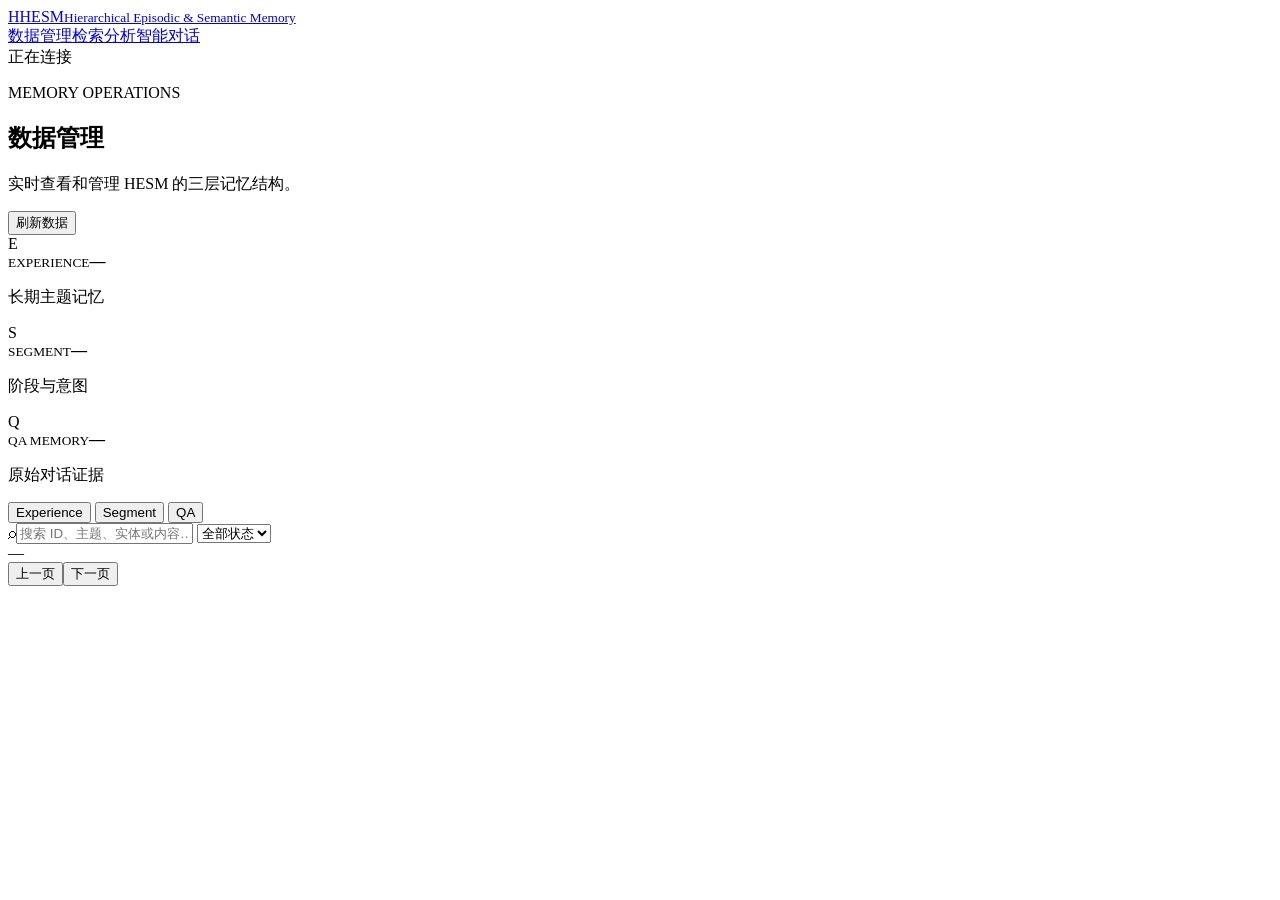
==== commit 7273b254: "更新经验总结逻辑" ====
--- a/frontend/index.html
+++ b/frontend/index.html
@@ -5,7 +5,7 @@
   <meta name="viewport" content="width=device-width, initial-scale=1">
   <meta name="description" content="HESM Experience、Segment、QA 在线数据管理">
   <title>HESM · 数据管理</title>
-  <link rel="stylesheet" href="/styles.css?v=5">
+  <link rel="stylesheet" href="/styles.css?v=7">
 </head>
 <body>
   <header class="topbar">
@@ -46,12 +46,7 @@
     </section>
   </main>
 
-  <div id="drawer-backdrop" class="drawer-backdrop" hidden></div>
-  <aside id="drawer" class="drawer" aria-label="记忆详情" aria-hidden="true">
-    <header><div><p class="eyebrow" id="drawer-level">MEMORY DETAIL</p><h2 id="drawer-title">记忆详情</h2></div><button id="drawer-close" class="icon-button">×</button></header>
-    <div id="drawer-content" class="drawer-content"></div>
-  </aside>
   <div id="toast" class="toast"></div>
-  <script src="/app.js?v=6"></script>
+  <script src="/app.js?v=7"></script>
 </body>
 </html>
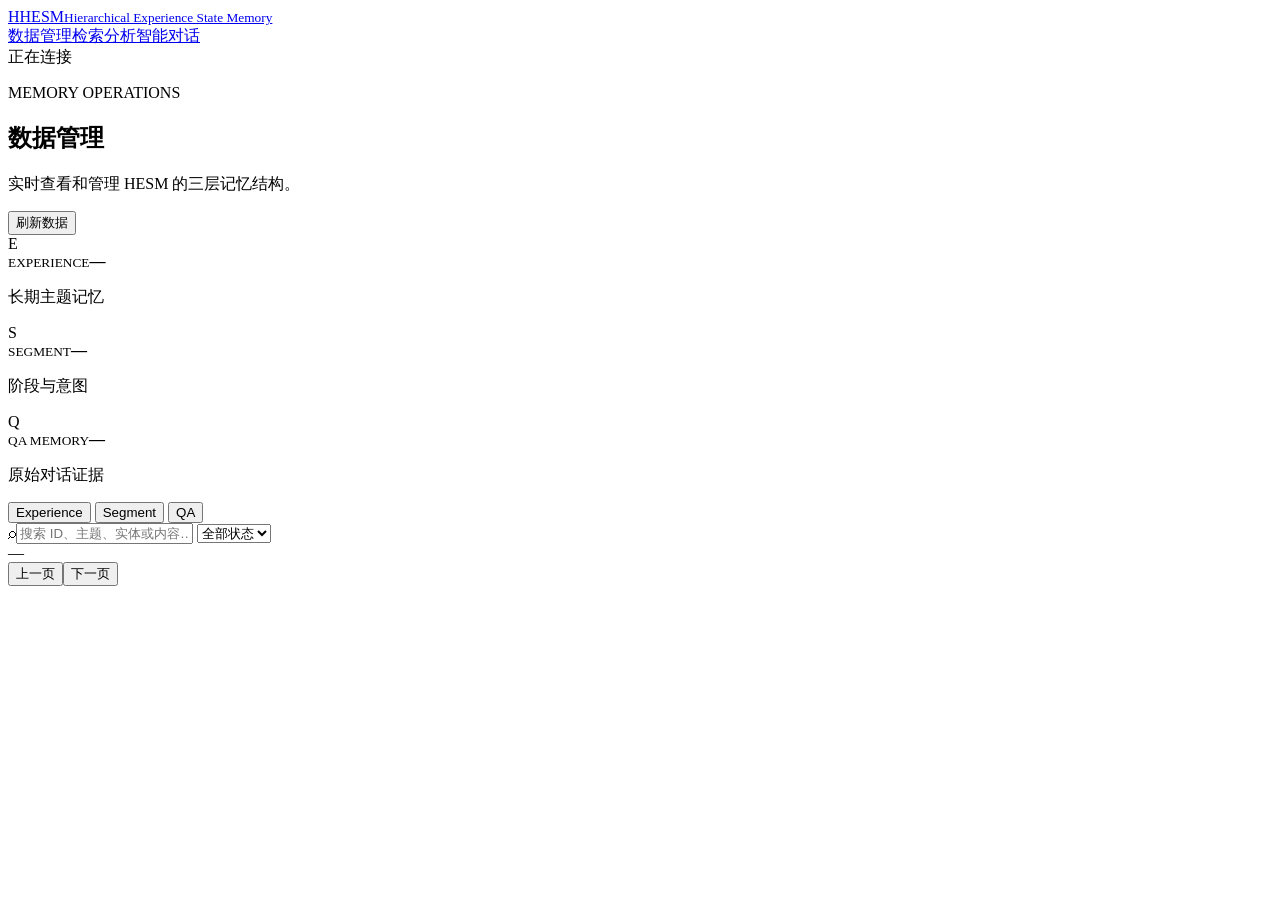
==== commit 923d8bfe: "1.0" ====
--- a/frontend/index.html
+++ b/frontend/index.html
@@ -5,11 +5,12 @@
   <meta name="viewport" content="width=device-width, initial-scale=1">
   <meta name="description" content="HESM Experience、Segment、QA 在线数据管理">
   <title>HESM · 数据管理</title>
+  <link rel="icon" type="image/svg+xml" href="/favicon.svg?v=1">
   <link rel="stylesheet" href="/styles.css?v=7">
 </head>
 <body>
   <header class="topbar">
-    <a class="brand" href="/index.html"><span class="brand-icon">H</span><span>HESM<small>Hierarchical Episodic & Semantic Memory</small></span></a>
+    <a class="brand" href="/index.html"><span class="brand-icon">H</span><span>HESM<small>Hierarchical Experience State Memory</small></span></a>
     <nav><a class="active" href="/index.html">数据管理</a><a href="/retrieval.html">检索分析</a><a href="/chat.html?v=6">智能对话</a></nav>
     <div id="health" class="health"><i></i><span>正在连接</span></div>
   </header>
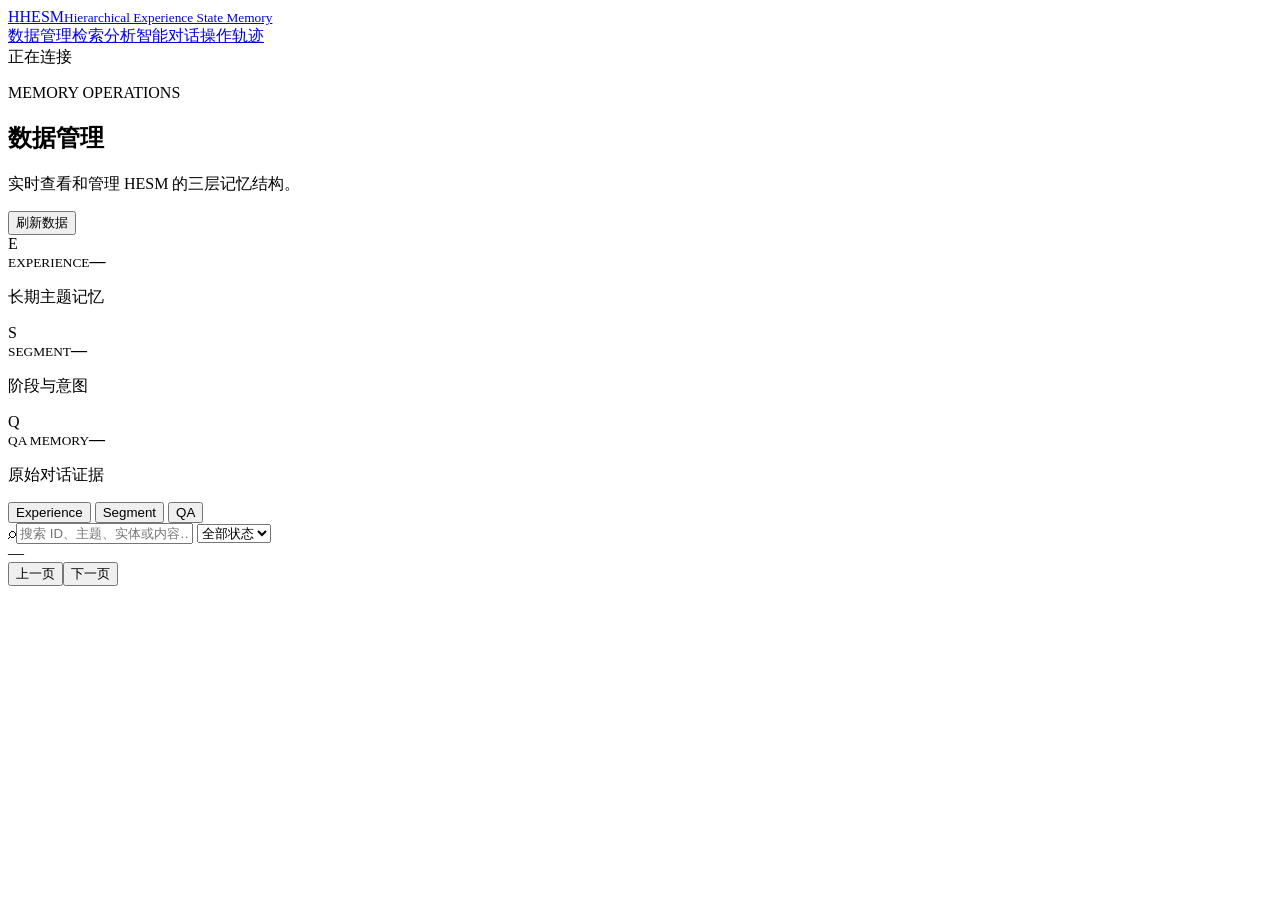
==== commit 6619f891: "修改轨迹逻辑" ====
--- a/frontend/index.html
+++ b/frontend/index.html
@@ -7,11 +7,12 @@
   <title>HESM · 数据管理</title>
   <link rel="icon" type="image/svg+xml" href="/favicon.svg?v=1">
   <link rel="stylesheet" href="/styles.css?v=7">
+  <link rel="stylesheet" href="/distillation.css?v=1">
 </head>
 <body>
   <header class="topbar">
     <a class="brand" href="/index.html"><span class="brand-icon">H</span><span>HESM<small>Hierarchical Experience State Memory</small></span></a>
-    <nav><a class="active" href="/index.html">数据管理</a><a href="/retrieval.html">检索分析</a><a href="/chat.html?v=6">智能对话</a></nav>
+    <nav><a class="active" href="/index.html">数据管理</a><a href="/retrieval.html">检索分析</a><a href="/chat.html?v=12">智能对话</a><a href="/operations.html">操作轨迹</a></nav>
     <div id="health" class="health"><i></i><span>正在连接</span></div>
   </header>
 
@@ -48,6 +49,6 @@
   </main>
 
   <div id="toast" class="toast"></div>
-  <script src="/app.js?v=7"></script>
+  <script src="/app.js?v=8"></script>
 </body>
 </html>
